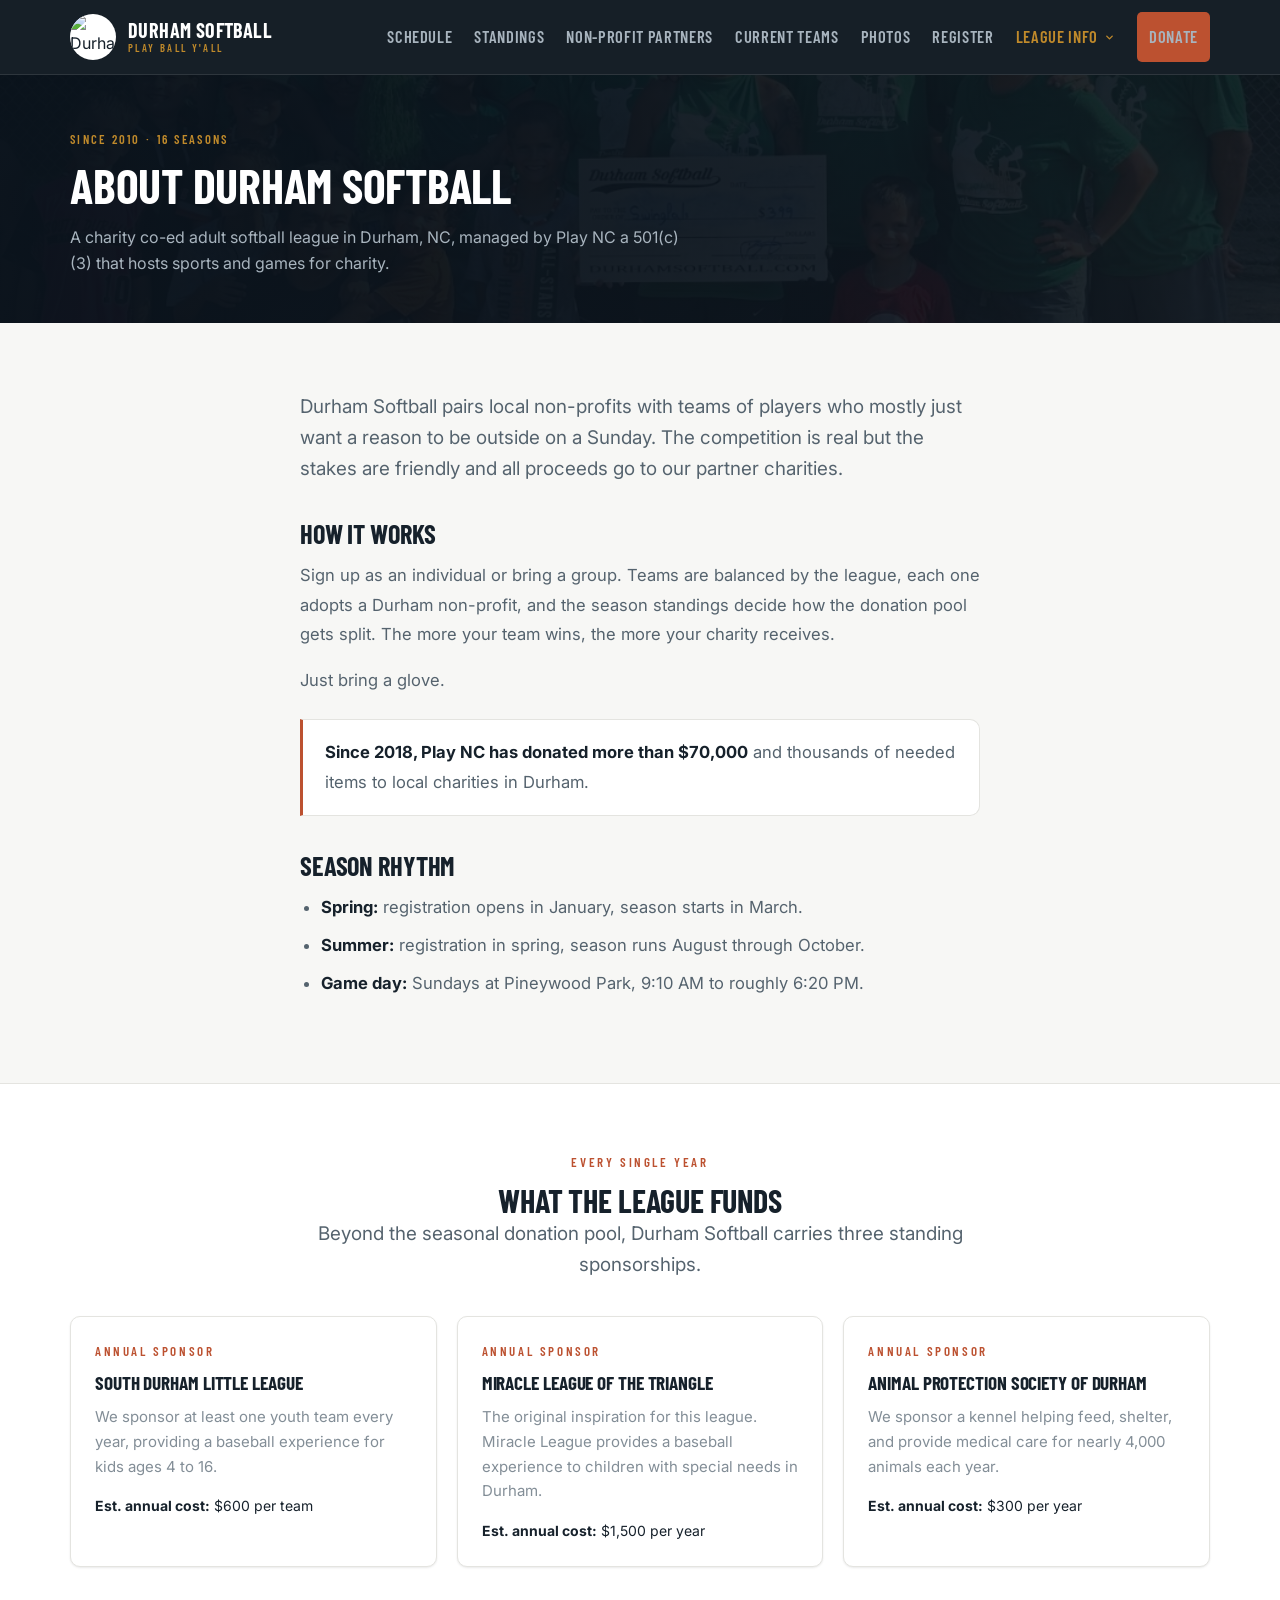
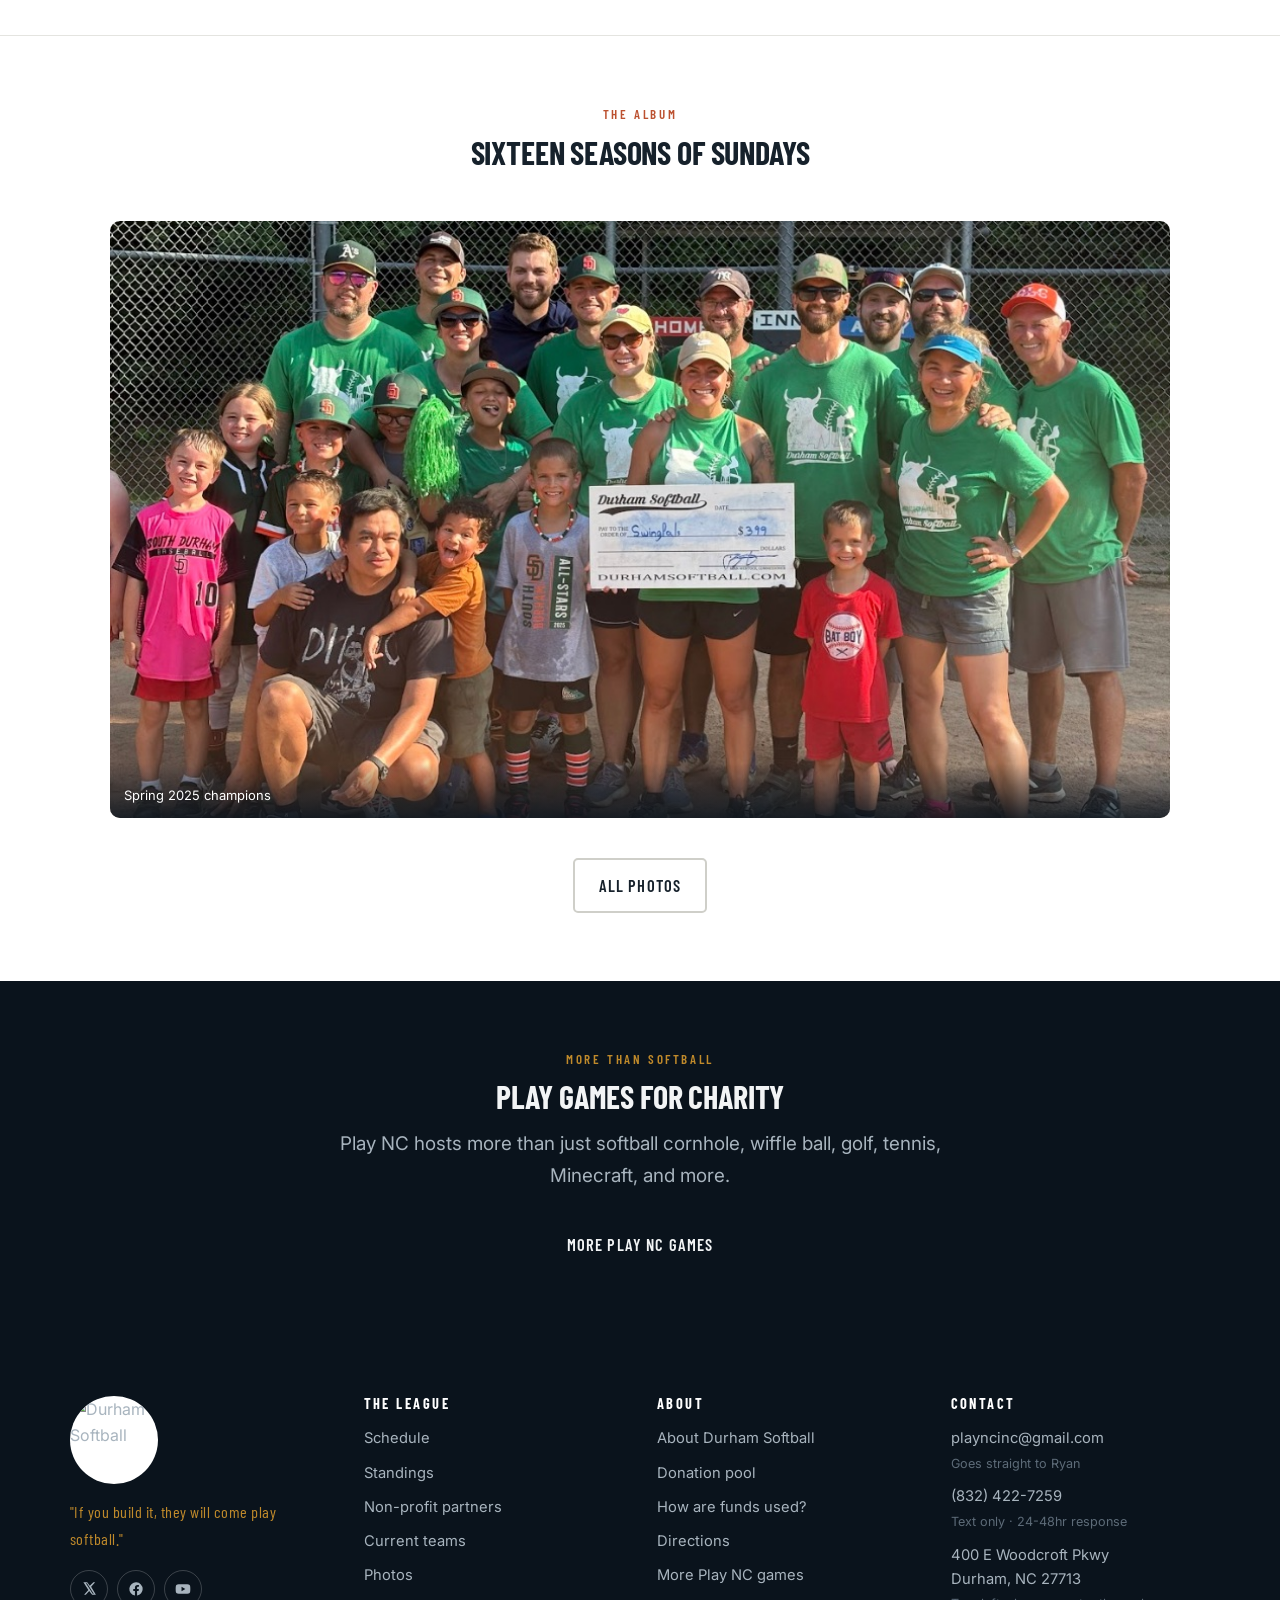
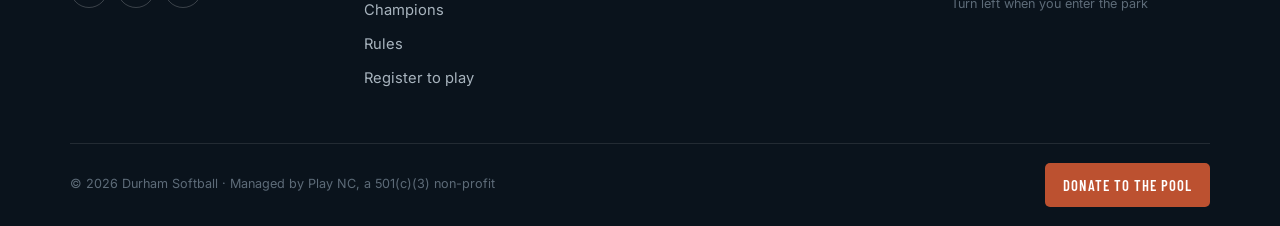
==== about.html @ 968da55d "Remove leftover data-mode selectors from standings" ====
<!DOCTYPE html>
<html lang="en">
<head>
<meta charset="utf-8">
<meta name="viewport" content="width=device-width, initial-scale=1">
<title>About Us | Durham Softball</title>
<meta name="description" content="Durham Softball is a charity co-ed adult softball league managed by Play NC, a 501(c)(3) non-profit.">
<link rel="icon" href="assets/logos/DurhamSoftball.jpg">
<link rel="preconnect" href="https://fonts.googleapis.com">
<link rel="preconnect" href="https://fonts.gstatic.com" crossorigin>
<link href="https://fonts.googleapis.com/css2?family=Barlow+Condensed:wght@500;600;700&family=Inter:wght@400;500;600;700&display=swap" rel="stylesheet">
<link rel="stylesheet" href="assets/css/site.css?v=t509326">
</head>
<body>
<div data-header="about.html"></div>
<div class="page-head">
  <img class="page-head-bg" src="assets/Photos/2025-Spring-Softball-Champs.jpg" alt="">
  <div class="wrap">
    <div class="crumb">Since 2010 &middot; 16 Seasons</div>
    <h1 class="h-lg">About Durham Softball</h1>
    <p>A charity co-ed adult softball league in Durham, NC, managed by Play NC a 501(c)(3) that hosts sports and games for charity.</p>
  </div>
</div>

<main class="section">
  <div class="wrap wrap-narrow">
    <div class="prose">
      <p class="lede">
        Durham Softball pairs local non-profits with teams of players who mostly just want a reason to be
        outside on a Sunday. The competition is real but the stakes are friendly and all proceeds go
        to our partner charities. 
      </p>

      <h2>How it works</h2>
      <p>
        Sign up as an individual or bring a group. Teams are balanced by the league, each one adopts a
        Durham non-profit, and the season standings decide how the donation pool gets split. The more your
        team wins, the more your charity receives.
      </p>
      <p>Just bring a glove.</p>

      <div class="callout">
        <p><strong>Since 2018, Play NC has donated more than $70,000</strong> and thousands of needed items to local charities in Durham.</p>
      </div>

      <h2>Season rhythm</h2>
      <ul>
        <li><strong>Spring:</strong> registration opens in January, season starts in March.</li>
        <li><strong>Summer:</strong> registration in spring, season runs August through October.</li>
        <li><strong>Game day:</strong> Sundays at Pineywood Park, 9:10 AM to roughly 6:20 PM.</li>
      </ul>
    </div>
  </div>
</main>

<section class="section section-white">
  <div class="wrap">
    <div class="section-head center">
      <div class="eyebrow">Every single year</div>
      <h2 class="h-md">What the league funds</h2>
      <p class="lede">Beyond the seasonal donation pool, Durham Softball carries three standing sponsorships.</p>
    </div>
    <div class="grid grid-3">

      <div class="card">
        <div class="card-pad">
        <div class="eyebrow">Annual sponsor</div>
        <h3 class="h-sm">South Durham Little League</h3>
        <p class="muted" style="margin-top:12px;font-size:.9375rem">
          We sponsor at least one youth team every year, providing a baseball experience for kids ages 4 to 16.
        </p>
        <p style="margin-top:14px;font-size:.875rem"><strong>Est. annual cost:</strong> $600 per team</p>
        </div>
      </div>

      <div class="card">
        <div class="card-pad">
        <div class="eyebrow">Annual sponsor</div>
        <h3 class="h-sm">Miracle League of the Triangle</h3>
        <p class="muted" style="margin-top:12px;font-size:.9375rem">
          The original inspiration for this league. Miracle League provides a baseball experience to
          children with special needs in Durham.
        </p>
        <p style="margin-top:14px;font-size:.875rem"><strong>Est. annual cost:</strong> $1,500 per year</p>
        </div>
      </div>

      <div class="card">
        <div class="card-pad">
        <div class="eyebrow">Annual sponsor</div>
        <h3 class="h-sm">Animal Protection Society of Durham</h3>
        <p class="muted" style="margin-top:12px;font-size:.9375rem">
          We sponsor a kennel helping feed, shelter, and provide medical care for nearly 4,000
          animals each year.
        </p>
        <p style="margin-top:14px;font-size:.875rem"><strong>Est. annual cost:</strong> $300 per year</p>
        </div>
      </div>

    </div>
  </div>
</section>

<section class="section section-white">
  <div class="wrap">
    <div class="section-head center">
      <div class="eyebrow">The album</div>
      <h2 class="h-md">Sixteen seasons of Sundays</h2>
    </div>
    <div class="photo-band" id="about-photos"></div>
    <div class="center" style="margin-top:24px"><a class="btn btn-outline" href="photos.html">All photos</a></div>
  </div>
</section>

<section class="section section-ink">
  <div class="wrap wrap-narrow center">
    <div class="eyebrow">More than softball</div>
    <h2 class="h-md">Play games for charity</h2>
    <p class="lede" style="margin-top:14px">
      Play NC hosts more than just softball cornhole, wiffle ball, golf, tennis, Minecraft, and more.
    </p>
    <div class="btn-row" style="justify-content:center;margin-top:26px">
      <a class="btn btn-ball" href="http://playdurham.com" target="_blank" rel="noopener">More Play NC Games</a>
    </div>
  </div>
</section>
<div data-footer></div>
<script src="assets/js/data.js?v=t509326"></script>
<script src="assets/js/site.js?v=t509326"></script>
<script>document.getElementById("about-photos").innerHTML=DSUI.photoBand(DS.PHOTOS.slice(0,4),{allowWide:true});</script>
</body>
</html>
---- assets/css/site.css ----
/* ==========================================================================
   Durham Softball — Design System v2
   Restrained palette: deep navy + ONE accent (clay) + gold reserved for the
   HOME marker. Photography carries the visual interest, not colour.
   ========================================================================== */

/* ---------- Tokens ---------- */
:root{
  --ink:            #0A131C;
  --navy:           #101D29;
  --navy-2:         #1A2A38;
  --navy-line:      rgba(255,255,255,.10);

  --paper:          #F7F7F5;
  --paper-2:        #FFFFFF;
  --line:           #E4E4E0;
  --line-2:         #CFCFC9;

  --text:           #16212B;
  --text-soft:      #55636E;
  --text-mute:      #838E97;
  --on-dark:        #F2F4F5;
  --on-dark-soft:   #A8B4BE;

  /* single accent */
  --clay:           #BC5130;
  --clay-dark:      #9C3F23;
  --clay-soft:      #FBF0EC;

  /* reserved: HOME marker + small brand marks only */
  --gold:           #C08A2B;
  --gold-soft:      #FBF4E4;

  /* functional only */
  --win:            #2C7355;
  --win-soft:       #E9F2ED;
  --loss:           #A8453B;
  --loss-soft:      #F8EDEC;

  --display: "Barlow Condensed", "Oswald", Impact, system-ui, sans-serif;
  --body: "Inter", -apple-system, BlinkMacSystemFont, "Segoe UI", Roboto, sans-serif;

  --r-sm: 5px;
  --r:    10px;
  --r-lg: 16px;

  --shadow-sm: 0 1px 2px rgba(10,19,28,.05), 0 1px 3px rgba(10,19,28,.04);
  --shadow:    0 2px 4px rgba(10,19,28,.04), 0 10px 24px rgba(10,19,28,.07);
  --shadow-lg: 0 4px 8px rgba(10,19,28,.05), 0 24px 48px rgba(10,19,28,.12);

  --wrap: 1180px;
  --wrap-narrow: 720px;
  --header-h: 74px;
}

/* ---------- Reset ---------- */
*,*::before,*::after{box-sizing:border-box}
html{-webkit-text-size-adjust:100%;scroll-behavior:smooth;scroll-padding-top:calc(var(--header-h) + 16px)}
body{margin:0;font-family:var(--body);font-size:16px;line-height:1.65;color:var(--text);background:var(--paper);-webkit-font-smoothing:antialiased}
img{max-width:100%;display:block}
a{color:inherit;text-decoration:none}
button{font:inherit;cursor:pointer}
table{border-collapse:collapse;width:100%}
h1,h2,h3,h4{margin:0;font-family:var(--display);font-weight:700;line-height:1.06;letter-spacing:-.005em}
p{margin:0 0 1em}
p:last-child{margin-bottom:0}

/* ---------- Layout ---------- */
.wrap{width:100%;max-width:var(--wrap);margin-inline:auto;padding-inline:20px}
.wrap-narrow{max-width:var(--wrap-narrow)}
.section{padding:68px 0}
.section-sm{padding:44px 0}
.section-dark{background:var(--navy);color:var(--on-dark)}
.section-dark h1,.section-dark h2,.section-dark h3{color:#fff}
.section-ink{background:var(--ink);color:var(--on-dark)}
.section-white{background:#fff;border-top:1px solid var(--line)}

.grid{display:grid;gap:20px}
.grid-2{grid-template-columns:repeat(auto-fit,minmax(300px,1fr))}
.grid-3{grid-template-columns:repeat(auto-fit,minmax(262px,1fr))}
.grid-4{grid-template-columns:repeat(auto-fit,minmax(205px,1fr))}

/* ---------- Type ---------- */
.eyebrow{font-family:var(--display);font-size:13px;font-weight:600;letter-spacing:.2em;text-transform:uppercase;color:var(--clay);margin:0 0 10px}
.section-dark .eyebrow,.section-ink .eyebrow{color:var(--gold)}
.h-xl{font-size:clamp(2.5rem,6.2vw,4.5rem);text-transform:uppercase;letter-spacing:-.015em}
.h-lg{font-size:clamp(1.9rem,4.2vw,3rem);text-transform:uppercase}
.h-md{font-size:clamp(1.45rem,2.8vw,2rem);text-transform:uppercase}
.h-sm{font-size:1.2rem;text-transform:uppercase}
.lede{font-size:clamp(1.03rem,1.5vw,1.18rem);color:var(--text-soft);line-height:1.66}
.section-dark .lede,.section-ink .lede{color:var(--on-dark-soft)}
.muted{color:var(--text-mute)}
.center{text-align:center}
.section-head{max-width:660px;margin:0 0 36px}
.section-head.center{margin-inline:auto}

/* ---------- Buttons ---------- */
.btn{display:inline-flex;align-items:center;justify-content:center;gap:8px;
  font-family:var(--display);font-size:1.03rem;font-weight:600;letter-spacing:.07em;text-transform:uppercase;
  padding:12px 24px;border-radius:var(--r-sm);border:2px solid transparent;
  transition:background .15s,border-color .15s,color .15s;white-space:nowrap}
.btn-primary{background:var(--clay);color:#fff}
.btn-primary:hover{background:var(--clay-dark)}
.btn-ghost{border-color:rgba(255,255,255,.35);background:transparent;color:#fff}
.btn-ghost:hover{background:rgba(255,255,255,.12);border-color:#fff}
.btn-outline{border-color:var(--line-2);background:#fff;color:var(--text)}
.btn-outline:hover{border-color:var(--text);background:var(--paper)}
.btn-sm{padding:8px 16px;font-size:.92rem}
.btn-lg{padding:15px 32px;font-size:1.14rem}
.btn-row{display:flex;flex-wrap:wrap;gap:12px}

/* ---------- Pills ---------- */
.pill{display:inline-flex;align-items:center;gap:6px;font-family:var(--display);font-size:.79rem;font-weight:600;
  letter-spacing:.13em;text-transform:uppercase;padding:4px 10px;border-radius:100px}
.pill-league{border:1px solid var(--line-2);color:var(--text-mute);background:#fff}
.pill-final{background:var(--paper);color:var(--text-mute);border:1px solid var(--line)}
.pill-outline{border:1px solid var(--line-2);color:var(--text-soft)}
.section-dark .pill-outline,.hero .pill-outline{border-color:var(--navy-line);color:var(--on-dark-soft)}
.pill-gold{background:var(--gold);color:#2A1E05}
.pill-clay{background:var(--clay);color:#fff}

/* HOME / AWAY tags */
.tag-ha{display:inline-flex;align-items:center;gap:5px;font-family:var(--display);font-size:.74rem;font-weight:700;
  letter-spacing:.15em;text-transform:uppercase;padding:3px 8px;border-radius:4px;line-height:1.4}
.tag-home{background:var(--navy);color:var(--gold)}
.tag-away{background:transparent;color:var(--text-mute);border:1px solid var(--line-2)}

/* ---------- Header ---------- */
.site-header{position:sticky;top:0;z-index:100;background:rgba(10,19,28,.95);
  backdrop-filter:blur(14px);-webkit-backdrop-filter:blur(14px);border-bottom:1px solid var(--navy-line)}
/* scoped to the top bar ONLY so it can never leak onto the mobile drawer */
.header-bar{display:flex;align-items:center;gap:22px;height:var(--header-h)}
.brand{display:flex;align-items:center;gap:12px;flex-shrink:0}
.brand img{height:46px;width:46px;border-radius:50%;object-fit:cover;background:#fff}
.brand-txt{display:flex;flex-direction:column;line-height:1}
.brand-name{font-family:var(--display);font-size:1.26rem;font-weight:700;color:#fff;text-transform:uppercase;letter-spacing:.02em}
.brand-tag{font-family:var(--display);font-size:.67rem;font-weight:600;color:var(--gold);letter-spacing:.22em;text-transform:uppercase;margin-top:3px}

.nav{display:none;margin-left:auto;align-items:center;gap:2px}
.nav a,.nav-item > button{font-family:var(--display);font-size:1.03rem;font-weight:600;letter-spacing:.04em;
  text-transform:uppercase;color:var(--on-dark-soft);padding:9px 10px;border-radius:var(--r-sm);
  transition:color .15s,background .15s;white-space:nowrap}
.nav a:hover,.nav-item > button:hover{color:#fff;background:rgba(255,255,255,.08)}
.nav a[aria-current="page"]{color:var(--gold)}
.nav-cta{margin-left:10px}

.nav-item{position:relative}
.nav-item > button{display:flex;align-items:center;gap:6px;background:none;border:0}
.nav-item > button svg{transition:transform .18s}
.nav-item[data-open="true"] > button svg{transform:rotate(180deg)}
.dropdown{position:absolute;top:calc(100% + 8px);right:0;min-width:220px;background:#fff;
  border-radius:var(--r);box-shadow:var(--shadow-lg);padding:7px;display:none}
.nav-item[data-open="true"] .dropdown{display:block}
.dropdown a{display:block;color:var(--text-soft);font-family:var(--body);font-size:.95rem;
  font-weight:500;letter-spacing:0;text-transform:none;padding:9px 12px;border-radius:var(--r-sm);white-space:nowrap}
.dropdown a:hover{background:var(--paper);color:var(--text)}
.dropdown a[aria-current="page"]{color:var(--clay)}

.burger{margin-left:auto;display:inline-flex;align-items:center;justify-content:center;width:44px;height:44px;
  border-radius:var(--r-sm);border:1px solid rgba(255,255,255,.22);background:transparent;color:#fff}

/* Mobile drawer — hard-hidden above the breakpoint, never flex */
.mobile-nav{display:none;background:var(--ink);border-top:1px solid var(--navy-line);padding:10px 0 22px}
.mobile-nav[data-open="true"]{display:block}
.mobile-nav a{display:block;font-family:var(--display);font-size:1.2rem;font-weight:600;letter-spacing:.05em;
  text-transform:uppercase;color:var(--on-dark-soft);padding:12px 4px;border-bottom:1px solid var(--navy-line)}
.mobile-nav a[aria-current="page"]{color:var(--gold)}
.mobile-nav .btn{margin-top:18px;width:100%}

@media(min-width:1180px){
  .nav{display:flex}
  .burger{display:none}
  .mobile-nav{display:none !important}
}

/* ---------- Hero (photo-led) ---------- */
.hero{position:relative;overflow:hidden;background:var(--ink);color:var(--on-dark);
  padding:96px 0 84px;isolation:isolate}
.hero-bg{position:absolute;inset:0;z-index:-2;width:100%;height:100%;object-fit:cover;object-position:center 38%}
.hero::before{content:"";position:absolute;inset:0;z-index:-1;
  background:linear-gradient(100deg, rgba(10,19,28,.95) 0%, rgba(10,19,28,.86) 42%, rgba(10,19,28,.62) 100%)}
.hero .wrap{position:relative;z-index:1}
.hero-grid{display:grid;gap:44px;align-items:center}
@media(min-width:960px){.hero-grid{grid-template-columns:1.08fr .92fr;gap:56px}}
.hero h1{color:#fff}
.hero h1 em{font-style:normal;color:var(--gold);display:block}
.hero-status{display:inline-flex;align-items:center;gap:10px;background:rgba(255,255,255,.1);
  border:1px solid rgba(255,255,255,.2);border-radius:100px;padding:6px 15px 6px 7px;margin-bottom:22px;font-size:.92rem;color:#fff}
.hero-stats{display:grid;grid-template-columns:repeat(3,1fr);gap:1px;margin-top:38px;
  background:rgba(255,255,255,.15);border-radius:var(--r);overflow:hidden}
.hero-stat{background:rgba(10,19,28,.82);padding:18px 14px}
.hero-stat b{display:block;font-family:var(--display);font-size:clamp(1.6rem,3.6vw,2.3rem);color:#fff;line-height:1}
.hero-stat span{display:block;font-size:.71rem;letter-spacing:.15em;text-transform:uppercase;color:var(--on-dark-soft);margin-top:7px}

.hero-card{background:rgba(255,255,255,.09);border:1px solid rgba(255,255,255,.18);border-radius:var(--r-lg);padding:7px}
.hero-card-head{display:flex;align-items:center;justify-content:space-between;padding:11px 13px 13px}
.hero-card-head h3{font-size:1.02rem;letter-spacing:.11em;color:#fff}
.hero-card-body{background:#fff;border-radius:var(--r);padding:5px}

/* ---------- Cards ---------- */
.card{background:var(--paper-2);border:1px solid var(--line);border-radius:var(--r);box-shadow:var(--shadow-sm);
  transition:box-shadow .18s,border-color .18s}
.card-hover:hover{box-shadow:var(--shadow);border-color:var(--line-2)}
.card-pad{padding:24px}

/* ---------- GAME CARD ---------- */
.game-card{background:#fff;border:1px solid var(--line);border-radius:var(--r);overflow:hidden;
  box-shadow:var(--shadow-sm);transition:box-shadow .18s,border-color .18s}
.game-card:hover{box-shadow:var(--shadow);border-color:var(--line-2)}
.gc-meta{display:flex;align-items:center;gap:9px;flex-wrap:wrap;padding:10px 15px;
  background:var(--paper);border-bottom:1px solid var(--line);font-size:.8rem;color:var(--text-soft)}
.gc-time{font-family:var(--display);font-size:1.03rem;font-weight:700;letter-spacing:.04em;color:var(--text);text-transform:uppercase}
.gc-meta .spacer{margin-left:auto}
.gc-venue{display:inline-flex;align-items:center;gap:5px;color:var(--text-mute);font-size:.79rem}
.gc-teams{padding:5px 0}
.gc-row{display:grid;grid-template-columns:auto 1fr auto;align-items:center;gap:13px;padding:13px 15px;position:relative}
.gc-row.is-home{background:var(--gold-soft)}
.gc-row.is-home::before{content:"";position:absolute;left:0;top:5px;bottom:5px;width:3px;background:var(--gold);border-radius:0 3px 3px 0}
.gc-logo{width:48px;height:48px;border-radius:50%;object-fit:cover;background:var(--paper);border:1px solid var(--line);flex-shrink:0}
.gc-team{min-width:0}
.gc-team-name{font-family:var(--display);font-size:1.14rem;font-weight:700;line-height:1.16;text-transform:uppercase;color:var(--text)}
a.gc-team-name:hover{color:var(--clay)}
.gc-team-sub{display:flex;align-items:center;gap:7px;margin-top:5px}
.gc-record{font-size:.79rem;color:var(--text-mute);font-variant-numeric:tabular-nums}
.gc-score{font-family:var(--display);font-size:1.9rem;font-weight:700;color:var(--text);line-height:1;font-variant-numeric:tabular-nums}
.gc-score.is-loser{color:var(--text-mute);font-weight:600}
.gc-at{display:flex;align-items:center;gap:11px;padding:0 15px;margin:1px 0}
.gc-at::before,.gc-at::after{content:"";height:1px;background:var(--line);flex:1}
.gc-at span{font-family:var(--display);font-size:.84rem;font-weight:700;letter-spacing:.18em;text-transform:uppercase;color:var(--text-mute)}
.gc-foot{display:flex;align-items:center;justify-content:space-between;gap:12px;padding:10px 15px;
  border-top:1px solid var(--line);background:#FCFCFB}
.gc-note{font-size:.74rem;color:var(--text-mute);display:flex;align-items:center;gap:5px}
.gc-link{font-family:var(--display);font-size:.9rem;font-weight:600;letter-spacing:.07em;text-transform:uppercase;
  color:var(--clay);display:inline-flex;align-items:center;gap:5px}
.gc-link:hover{color:var(--clay-dark)}
.gc-compact .gc-logo{width:38px;height:38px}
.gc-compact .gc-team-name{font-size:.98rem}
.gc-compact .gc-row{padding:9px 13px}
.gc-compact .gc-meta{padding:8px 13px}

/* ---------- Legend / notice ---------- */
.legend{display:flex;flex-wrap:wrap;align-items:center;gap:10px 20px;background:#fff;border:1px solid var(--line);
  border-left:3px solid var(--gold);border-radius:0 var(--r) var(--r) 0;padding:14px 18px;margin-bottom:26px;
  font-size:.92rem;color:var(--text-soft)}
.legend strong{color:var(--text)}
.legend-item{display:flex;align-items:center;gap:8px}
.notice{display:flex;gap:11px;align-items:flex-start;background:var(--clay-soft);border:1px solid #EBD5CC;
  border-left:3px solid var(--clay);border-radius:0 var(--r) var(--r) 0;padding:14px 18px;margin-bottom:26px;
  font-size:.92rem;color:#7A3A22}
.notice svg{flex-shrink:0;margin-top:3px}

/* ---------- Day group ---------- */
.day-group{margin-bottom:44px}
.day-head{display:flex;align-items:baseline;gap:14px;flex-wrap:wrap;padding-bottom:11px;margin-bottom:20px;border-bottom:2px solid var(--text)}
.day-head h3{font-size:1.55rem;text-transform:uppercase}
.day-sub{font-size:.83rem;color:var(--text-mute);letter-spacing:.09em;text-transform:uppercase;font-family:var(--display);font-weight:600}
.day-head .spacer{margin-left:auto}

/* ---------- Toolbar ---------- */
.toolbar{display:flex;flex-wrap:wrap;align-items:center;gap:10px;margin-bottom:26px}
.seg{display:inline-flex;background:#fff;border:1px solid var(--line);border-radius:100px;padding:3px}
.seg button{border:0;background:transparent;border-radius:100px;font-family:var(--display);font-size:.92rem;
  font-weight:600;letter-spacing:.07em;text-transform:uppercase;color:var(--text-soft);padding:8px 17px;transition:background .15s,color .15s}
.seg button[aria-selected="true"]{background:var(--navy);color:#fff}
.field{border:1px solid var(--line);background:#fff;border-radius:var(--r-sm);padding:10px 13px;font-size:.92rem;color:var(--text);min-width:185px}
.field:focus{outline:2px solid var(--clay);outline-offset:1px}
.toolbar .spacer{margin-left:auto}

/* ---------- Standings ---------- */
.table-wrap{background:#fff;border:1px solid var(--line);border-radius:var(--r);box-shadow:var(--shadow-sm);overflow:hidden}
.table-head{display:flex;align-items:center;gap:12px;flex-wrap:wrap;padding:17px 20px;border-bottom:1px solid var(--line)}
.table-head h3{font-size:1.3rem;text-transform:uppercase}
.table-head .spacer{margin-left:auto}
.table-scroll{overflow-x:auto;-webkit-overflow-scrolling:touch}
.standings{min-width:750px;font-variant-numeric:tabular-nums}
.standings thead th{font-family:var(--display);font-size:.79rem;font-weight:700;letter-spacing:.14em;text-transform:uppercase;
  color:var(--text-mute);text-align:center;padding:11px 9px;background:var(--paper);border-bottom:1px solid var(--line);white-space:nowrap}
.standings thead th.sortable{cursor:pointer;user-select:none}
.standings thead th.sortable:hover{color:var(--text)}
.standings thead th[data-dir]{color:var(--clay)}
.standings thead th[data-dir]::after{content:"";margin-left:5px;display:inline-block;border:4px solid transparent}
.standings thead th[data-dir="desc"]::after{border-top-color:var(--clay);transform:translateY(2px)}
.standings thead th[data-dir="asc"]::after{border-bottom-color:var(--clay);transform:translateY(-2px)}
.standings th.col-team,.standings td.col-team{text-align:left;padding-left:15px}
.standings th.col-pos,.standings td.col-pos{width:52px}
.standings tbody td{padding:11px 9px;text-align:center;border-bottom:1px solid var(--line);font-size:.92rem;color:var(--text-soft)}
.standings tbody tr:last-child td{border-bottom:0}
.standings tbody tr:hover{background:#FBFBFA}
.standings tbody tr.cutline td{border-bottom:2px dashed var(--line-2)}
.pos-badge{display:inline-flex;align-items:center;justify-content:center;width:27px;height:27px;border-radius:var(--r-sm);
  font-family:var(--display);font-size:.97rem;font-weight:700;background:var(--paper);color:var(--text-soft)}
.pos-1{background:var(--gold);color:#2A1E05}
.pos-2,.pos-3{background:var(--navy);color:#fff}
.team-cell{display:flex;align-items:center;gap:11px;min-width:0}
.team-cell img{width:36px;height:36px;border-radius:50%;object-fit:cover;background:var(--paper);border:1px solid var(--line);flex-shrink:0}
.team-cell .tn{font-family:var(--display);font-size:1.03rem;font-weight:700;text-transform:uppercase;color:var(--text);line-height:1.2}
.team-cell .tn:hover{color:var(--clay)}
.standings td.num-strong{font-family:var(--display);font-size:1.1rem;font-weight:700;color:var(--text)}
.diff-pos{color:var(--win);font-weight:600}
.diff-neg{color:var(--loss);font-weight:600}
.streak{display:inline-flex;align-items:center;justify-content:center;min-width:33px;padding:3px 8px;border-radius:100px;font-size:.79rem;font-weight:600}
.streak-w{background:var(--win-soft);color:var(--win)}
.streak-l{background:var(--loss-soft);color:var(--loss)}
.streak-t{background:var(--paper);color:var(--text-mute)}
.last5{display:inline-flex;gap:3px}
.last5 i{width:17px;height:17px;border-radius:3px;font-style:normal;font-size:.66rem;font-weight:700;
  display:inline-flex;align-items:center;justify-content:center;color:#fff}
.last5 i.w{background:var(--win)}
.last5 i.l{background:var(--loss)}
.last5 i.t{background:var(--text-mute)}
.table-foot{padding:13px 20px;border-top:1px solid var(--line);background:var(--paper);font-size:.79rem;
  color:var(--text-mute);display:flex;flex-wrap:wrap;gap:15px}
.table-foot .key strong{color:var(--text-soft)}
.standings-cards{display:none}
@media(max-width:700px){.table-scroll{display:none}.standings-cards{display:block}}
.sc-row{display:flex;align-items:center;gap:11px;padding:13px 15px;border-bottom:1px solid var(--line)}
.sc-row:last-child{border-bottom:0}
.sc-main{flex:1;min-width:0}
.sc-name{font-family:var(--display);font-size:1.03rem;font-weight:700;text-transform:uppercase;line-height:1.2}
.sc-sub{font-size:.79rem;color:var(--text-mute);margin-top:3px;display:flex;gap:9px;flex-wrap:wrap}
.sc-rec{font-family:var(--display);font-size:1.3rem;font-weight:700;font-variant-numeric:tabular-nums}
.sc-logo{width:36px;height:36px;border-radius:50%;object-fit:cover;border:1px solid var(--line);flex-shrink:0}

/* ---------- Team tiles ---------- */
.team-tile{display:flex;flex-direction:column;align-items:center;text-align:center;gap:0;padding:24px 16px 20px;
  background:#fff;border:1px solid var(--line);border-radius:var(--r);height:100%;
  transition:box-shadow .18s,border-color .18s}
.team-tile .tile-body{flex:1 1 auto;display:flex;flex-direction:column;align-items:center;gap:8px;margin:14px 0 16px}
.team-tile .tile-tag{margin-top:auto}
.team-tile:hover{box-shadow:var(--shadow);border-color:var(--line-2)}
.team-tile img{width:88px;height:88px;border-radius:50%;object-fit:cover;border:1px solid var(--line);background:var(--paper)}
.team-tile .name{font-family:var(--display);font-size:1.03rem;font-weight:700;text-transform:uppercase;line-height:1.2;color:var(--text)}
.team-tile .meta{font-size:.79rem;color:var(--text-mute);margin:0}

/* ---------- Photos ---------- */
.photo-band{display:grid;gap:10px;grid-template-columns:repeat(auto-fit,minmax(180px,1fr))}
.photo{position:relative;overflow:hidden;border-radius:var(--r);background:var(--navy-2);aspect-ratio:4/3}
.photo img{width:100%;height:100%;object-fit:cover;transition:transform .5s ease}
.photo:hover img{transform:scale(1.04)}
.photo.tall{aspect-ratio:3/4}
.photo.wide{grid-column:span 2;aspect-ratio:16/9}
@media(max-width:600px){.photo.wide{grid-column:span 1;aspect-ratio:4/3}}
.photo-cap{position:absolute;left:0;right:0;bottom:0;padding:22px 14px 11px;font-size:.81rem;color:#fff;
  background:linear-gradient(to top,rgba(10,19,28,.85),transparent)}
.photo-grid-lg{display:grid;gap:12px;grid-template-columns:repeat(auto-fit,minmax(240px,1fr))}

/* ---------- Page header ---------- */
.page-head{background:var(--ink);color:var(--on-dark);padding:54px 0 46px;position:relative;overflow:hidden;isolation:isolate}
.page-head-bg{position:absolute;inset:0;z-index:-2;width:100%;height:100%;object-fit:cover;opacity:.34}
.page-head::before{content:"";position:absolute;inset:0;z-index:-1;background:linear-gradient(95deg,rgba(10,19,28,.96),rgba(10,19,28,.7))}
.page-head .wrap{position:relative;z-index:1}
.crumb{font-family:var(--display);font-size:.79rem;font-weight:600;letter-spacing:.18em;text-transform:uppercase;color:var(--gold);margin-bottom:10px}
.page-head h1{color:#fff}
.page-head p{color:var(--on-dark-soft);max-width:620px;margin-top:13px}

/* ---------- Prose ---------- */
.prose{font-size:1.04rem;color:var(--text-soft);line-height:1.76}
.prose h2{font-size:1.65rem;text-transform:uppercase;color:var(--text);margin:36px 0 13px}
.prose h3{font-size:1.25rem;text-transform:uppercase;color:var(--text);margin:28px 0 10px}
.prose > :first-child{margin-top:0}
.prose ul{padding-left:21px;margin:0 0 1em}
.prose li{margin-bottom:9px}
.prose a{color:var(--clay);text-decoration:underline;text-underline-offset:2px}
.prose strong{color:var(--text)}
.callout{background:#fff;border:1px solid var(--line);border-left:3px solid var(--clay);border-radius:0 var(--r) var(--r) 0;padding:18px 22px;margin:24px 0}
.callout p{margin-bottom:0}

/* ---------- Stat strip ---------- */
.stat-strip{display:grid;grid-template-columns:repeat(auto-fit,minmax(165px,1fr));gap:1px;background:var(--line);
  border:1px solid var(--line);border-radius:var(--r);overflow:hidden}
.stat{background:#fff;padding:26px 18px;text-align:center}
.stat b{display:block;font-family:var(--display);font-size:clamp(1.9rem,3.6vw,2.5rem);color:var(--text);line-height:1}
.stat span{display:block;font-size:.72rem;letter-spacing:.15em;text-transform:uppercase;color:var(--text-mute);margin-top:8px}

/* ---------- Quotes ---------- */
.quote{background:#fff;border:1px solid var(--line);border-radius:var(--r);padding:26px}
.quote p{font-size:1.02rem;color:var(--text-soft);margin-bottom:19px}
.quote-by{display:flex;align-items:center;gap:12px}
.quote-by img{width:46px;height:46px;border-radius:50%;object-fit:cover}
.quote-by b{display:block;font-family:var(--display);font-size:1.03rem;text-transform:uppercase}
.quote-by span{display:block;font-size:.79rem;color:var(--text-mute)}

/* ---------- X / social feed ---------- */
.x-feed{background:#fff;border:1px solid var(--line);border-radius:var(--r);overflow:hidden;min-height:220px}
.x-head{display:flex;align-items:center;gap:11px;padding:15px 18px;border-bottom:1px solid var(--line)}
.x-head b{font-family:var(--display);font-size:1.1rem;text-transform:uppercase;letter-spacing:.03em}
.x-head span{font-size:.85rem;color:var(--text-mute)}
.x-head .spacer{margin-left:auto}
.x-body{max-height:520px;overflow-y:auto}
.x-fallback{padding:30px 22px;text-align:center}
.x-fallback p{color:var(--text-soft);font-size:.95rem;margin-bottom:18px}

/* ---------- Team page ---------- */
.team-hero{display:flex;align-items:center;gap:22px;flex-wrap:wrap}
.team-hero img{width:104px;height:104px;border-radius:50%;object-fit:cover;border:3px solid rgba(255,255,255,.28);background:#fff}
.team-rec{display:flex;gap:26px;margin-top:16px;flex-wrap:wrap}
.team-rec div b{display:block;font-family:var(--display);font-size:1.7rem;color:#fff;line-height:1}
.team-rec div span{display:block;font-size:.71rem;letter-spacing:.15em;text-transform:uppercase;color:var(--on-dark-soft);margin-top:5px}

.tsched{background:#fff;border:1px solid var(--line);border-radius:var(--r);overflow:hidden}
.tsched-row{display:grid;grid-template-columns:76px 66px 1fr auto;align-items:center;gap:13px;
  padding:13px 16px;border-bottom:1px solid var(--line)}
.tsched-row:last-child{border-bottom:0}
.tsched-row:hover{background:#FBFBFA}
.tsched-date{font-family:var(--display);font-size:.95rem;font-weight:700;text-transform:uppercase;color:var(--text);line-height:1.2}
.tsched-date small{display:block;font-size:.72rem;font-weight:600;color:var(--text-mute)}
.tsched-opp{display:flex;align-items:center;gap:10px;min-width:0}
.tsched-opp img{width:32px;height:32px;border-radius:50%;object-fit:cover;border:1px solid var(--line);flex-shrink:0}
.tsched-opp .n{font-family:var(--display);font-size:1.02rem;font-weight:700;text-transform:uppercase;line-height:1.2}
.tsched-opp .n:hover{color:var(--clay)}
.tsched-time{font-size:.85rem;color:var(--text-mute);white-space:nowrap;font-variant-numeric:tabular-nums}
@media(max-width:620px){
  .tsched-row{grid-template-columns:64px 58px 1fr;gap:10px;padding:12px 13px}
  .tsched-time{grid-column:2/4;font-size:.79rem}
}

/* ---------- Footer ---------- */
.site-footer{background:var(--ink);color:var(--on-dark-soft);padding:56px 0 0}
.footer-grid{display:grid;gap:34px;grid-template-columns:repeat(auto-fit,minmax(205px,1fr));padding-bottom:42px}
.footer-brand img{width:88px;height:88px;border-radius:50%;background:#fff;margin-bottom:15px}
.site-footer h4{font-family:var(--display);font-size:.9rem;font-weight:700;letter-spacing:.17em;text-transform:uppercase;color:#fff;margin:0 0 15px}
.site-footer ul{list-style:none;margin:0;padding:0}
.site-footer li{margin-bottom:10px;font-size:.92rem}
.site-footer a:hover{color:var(--gold)}
.footer-note{font-size:.79rem;color:#5D6B78;margin-top:3px}
.socials{display:flex;gap:9px;margin-top:17px}
.socials a{width:38px;height:38px;border-radius:50%;border:1px solid rgba(255,255,255,.2);display:inline-flex;
  align-items:center;justify-content:center;transition:background .15s,border-color .15s}
.socials a:hover{background:rgba(255,255,255,.1);border-color:var(--gold)}
.footer-bar{border-top:1px solid var(--navy-line);padding:19px 0;display:flex;flex-wrap:wrap;gap:12px;
  align-items:center;font-size:.79rem;color:#5D6B78}
.footer-bar .spacer{margin-left:auto}
.footer-quote{font-family:var(--display);font-size:1.02rem;color:var(--gold);letter-spacing:.03em}

.sr{position:absolute;width:1px;height:1px;padding:0;margin:-1px;overflow:hidden;clip:rect(0,0,0,0);white-space:nowrap;border:0}

/* Homepage team grid: fixed columns so rows always fill evenly */
.team-grid-home{display:grid;gap:20px;grid-template-columns:repeat(4,1fr)}
@media(max-width:900px){.team-grid-home{grid-template-columns:repeat(2,1fr)}}
@media(max-width:420px){.team-grid-home{grid-template-columns:1fr}}

/* Champions */
.champ-grid{display:grid;gap:22px;grid-template-columns:repeat(auto-fit,minmax(300px,1fr))}
.champ{background:#fff;border:1px solid var(--line);border-radius:var(--r);overflow:hidden;box-shadow:var(--shadow-sm)}
.champ img{width:100%;aspect-ratio:4/3;object-fit:cover;background:var(--paper)}
.champ-body{padding:18px 20px}
.champ-season{font-family:var(--display);font-size:1.3rem;font-weight:700;text-transform:uppercase;line-height:1.1}
.champ-team{color:var(--text-soft);margin-top:6px;font-size:.95rem}
.champ-empty{border:1px dashed var(--line-2);border-radius:var(--r);padding:34px 24px;text-align:center;background:#fff}

/* ---------- Forms / registration ---------- */
.form-card{background:#fff;border:1px solid var(--line);border-radius:var(--r);padding:26px;box-shadow:var(--shadow-sm)}
.field-row{margin-bottom:18px}
.field-row label{display:block;font-family:var(--display);font-size:.9rem;font-weight:600;letter-spacing:.09em;
  text-transform:uppercase;color:var(--text-soft);margin-bottom:7px}
.field-row input[type=text],.field-row input[type=email],.field-row input[type=tel]{
  width:100%;border:1px solid var(--line-2);border-radius:var(--r-sm);padding:12px 14px;font-size:1rem;
  font-family:var(--body);color:var(--text);background:#fff}
.field-row input:focus{outline:2px solid var(--clay);outline-offset:1px;border-color:var(--clay)}
.field-row .hint{font-size:.82rem;color:var(--text-mute);margin-top:6px}
.sig-input{font-family:var(--display) !important;font-size:1.4rem !important;letter-spacing:.02em}
.check-row{display:flex;gap:11px;align-items:flex-start;margin:18px 0}
.check-row input{margin-top:4px;width:18px;height:18px;flex-shrink:0;accent-color:var(--clay)}
.check-row label{font-size:.95rem;color:var(--text-soft);line-height:1.55;font-family:var(--body);
  text-transform:none;letter-spacing:0;font-weight:400;margin:0}
.waiver-box{border:1px solid var(--line-2);border-radius:var(--r-sm);background:var(--paper);
  padding:20px 22px;max-height:340px;overflow-y:auto;font-size:.92rem;line-height:1.7;color:var(--text-soft)}
.waiver-box h3{font-size:1.05rem;text-transform:uppercase;color:var(--text);margin:20px 0 8px}
.waiver-box h3:first-child{margin-top:0}
.waiver-box p{margin-bottom:12px}
.steps{display:flex;gap:0;margin-bottom:30px;flex-wrap:wrap}
.step{flex:1;min-width:120px;padding:12px 14px;border-top:3px solid var(--line);
  font-family:var(--display);font-size:.88rem;font-weight:600;letter-spacing:.1em;text-transform:uppercase;color:var(--text-mute)}
.step[data-on="true"]{border-top-color:var(--clay);color:var(--text)}
.form-msg{border-radius:var(--r-sm);padding:13px 16px;font-size:.93rem;margin-bottom:18px}
.form-msg.err{background:var(--loss-soft);color:var(--loss);border:1px solid #E8C9C5}
.form-msg.ok{background:var(--win-soft);color:var(--win);border:1px solid #C2DED1}
.form-msg.warn{background:var(--gold-soft);color:#7A5A12;border:1px solid #E8D7AE}

/* ---------- Attendance ---------- */
.att-row{display:grid;grid-template-columns:1fr auto;gap:14px;align-items:center;
  padding:13px 16px;border-bottom:1px solid var(--line)}
.att-row:last-child{border-bottom:0}
.att-name{font-family:var(--display);font-size:1.05rem;font-weight:700;text-transform:uppercase;line-height:1.2}
.att-warn{font-size:.78rem;color:var(--loss);margin-top:3px}
.att-btns{display:inline-flex;border:1px solid var(--line-2);border-radius:100px;padding:3px;background:#fff}
.att-btns button{border:0;background:transparent;border-radius:100px;padding:6px 14px;
  font-family:var(--display);font-size:.85rem;font-weight:600;letter-spacing:.08em;text-transform:uppercase;color:var(--text-mute)}
.att-btns button[aria-pressed="true"][data-s="in"]{background:var(--win);color:#fff}
.att-btns button[aria-pressed="true"][data-s="out"]{background:var(--loss);color:#fff}
.att-btns button[aria-pressed="true"][data-s="maybe"]{background:var(--text-mute);color:#fff}
.waiver-box .clause-n{font-family:var(--display);font-weight:700;color:var(--clay);margin-right:4px}
.waiver-box select,.field-row select{font-family:var(--body)}

/* Org status tags on the charities page */
.pill-partner{background:#fff;color:var(--text-mute);border:1px solid var(--line-2)}
.pill-former{background:#fff;color:var(--text-mute);border:1px solid var(--line-2)}
.logo-fallback{width:88px;height:88px;border-radius:50%;background:var(--paper);border:1px solid var(--line);
  display:flex;align-items:center;justify-content:center;font-family:var(--display);font-size:1.6rem;
  font-weight:700;color:var(--text-mute)}

/* Signature pad */
.sig-tabs{display:inline-flex;background:#fff;border:1px solid var(--line);border-radius:100px;padding:3px;margin-bottom:12px}
.sig-tabs button{border:0;background:transparent;border-radius:100px;padding:8px 18px;font-family:var(--display);
  font-size:.9rem;font-weight:600;letter-spacing:.07em;text-transform:uppercase;color:var(--text-soft)}
.sig-tabs button[aria-selected="true"]{background:var(--navy);color:#fff}
.sig-pad-wrap{position:relative;border:1px solid var(--line-2);border-radius:var(--r-sm);background:#fff;overflow:hidden}
.sig-pad{display:block;width:100%;height:180px;touch-action:none;cursor:crosshair}
.sig-baseline{position:absolute;left:22px;right:22px;bottom:44px;border-bottom:1px dashed var(--line-2);pointer-events:none}
.sig-hint{position:absolute;left:24px;bottom:20px;font-size:.8rem;color:var(--text-mute);pointer-events:none}
.sig-actions{display:flex;gap:10px;align-items:center;margin-top:10px}

/* Admin */
.admin-tabs{display:flex;gap:2px;border-bottom:1px solid var(--line);margin-bottom:26px;flex-wrap:wrap}
.admin-tabs button{border:0;background:transparent;padding:12px 18px;font-family:var(--display);font-size:1rem;
  font-weight:600;letter-spacing:.07em;text-transform:uppercase;color:var(--text-mute);border-bottom:3px solid transparent}
.admin-tabs button[aria-selected="true"]{color:var(--text);border-bottom-color:var(--clay)}
.admin-item{display:grid;grid-template-columns:76px 1fr auto;gap:14px;align-items:center;
  padding:12px;border:1px solid var(--line);border-radius:var(--r);background:#fff;margin-bottom:10px}
.admin-item img{width:76px;height:58px;object-fit:cover;border-radius:var(--r-sm);background:var(--paper)}
.admin-item .meta{min-width:0}
.admin-item .meta b{display:block;font-size:.95rem;color:var(--text)}
.admin-item .meta span{font-size:.8rem;color:var(--text-mute)}
.drop-zone{border:2px dashed var(--line-2);border-radius:var(--r);padding:34px 20px;text-align:center;
  background:#fff;color:var(--text-mute);transition:border-color .15s,background .15s}
.drop-zone.over{border-color:var(--clay);background:var(--clay-soft);color:var(--clay)}

/* Homepage charity spotlight */
.spotlight{background:rgba(255,255,255,.09);border:1px solid rgba(255,255,255,.18);border-radius:var(--r-lg);padding:7px}
.spotlight-head{display:flex;align-items:center;justify-content:space-between;padding:11px 13px 13px}
.spotlight-head h3{font-size:1.02rem;letter-spacing:.11em;color:#fff}
.spotlight-body{background:#fff;border-radius:var(--r);padding:26px 24px;text-align:center}
.spotlight-body img,.spotlight-body .logo-fallback{width:104px;height:104px;border-radius:50%;object-fit:cover;
  border:1px solid var(--line);background:var(--paper);margin:0 auto 16px}
.spotlight-name{font-family:var(--display);font-size:1.45rem;font-weight:700;text-transform:uppercase;line-height:1.15;color:var(--text)}
.spotlight-cause{font-size:.95rem;color:var(--text-soft);margin:10px 0 4px}
.spotlight-blurb{font-size:.9rem;color:var(--text-mute);line-height:1.6;margin-top:12px;
  display:-webkit-box;-webkit-line-clamp:4;-webkit-box-orient:vertical;overflow:hidden}
.spotlight-body .btn{margin-top:20px;width:100%}

/* Partner spotlight carousel */
.spotlight-body{position:relative;padding:0;overflow:hidden}
.spot-slide{display:none;text-align:left}
.spot-slide.on{display:block;animation:spotIn .5s ease}
@keyframes spotIn{from{opacity:0;transform:translateY(6px)}to{opacity:1;transform:none}}
.spot-photo{position:relative;height:190px;background:var(--navy-2);overflow:hidden}
.spot-photo img{width:100%;height:100%;object-fit:cover}
.spot-photo.is-logo{display:flex;align-items:center;justify-content:center;
  background:linear-gradient(150deg,#16283B,#0E1B28)}
.spot-photo.is-logo img{width:112px;height:112px;border-radius:50%;object-fit:cover;
  border:3px solid rgba(255,255,255,.22);background:#fff}
.spot-badge{position:absolute;top:12px;left:12px}
.spot-text{padding:20px 22px 22px}
.spot-name{font-family:var(--display);font-size:1.4rem;font-weight:700;text-transform:uppercase;line-height:1.15;color:var(--text)}
.spot-cause{font-size:.92rem;color:var(--clay);margin-top:6px;font-weight:500}
.spot-blurb{font-size:.9rem;color:var(--text-soft);line-height:1.6;margin-top:12px;min-height:4.8em;
  display:-webkit-box;-webkit-line-clamp:3;-webkit-box-orient:vertical;overflow:hidden}
.spot-foot{display:flex;align-items:center;gap:12px;padding:0 22px 20px}
.spot-foot .btn{flex:1}
.spot-dots{display:flex;gap:6px;justify-content:center;padding:0 22px 18px;flex-wrap:wrap}
.spot-dots button{width:7px;height:7px;padding:0;border:0;border-radius:50%;background:var(--line-2);
  transition:background .2s,transform .2s}
.spot-dots button[aria-current="true"]{background:var(--clay);transform:scale(1.35)}
.spot-nav{position:absolute;top:95px;transform:translateY(-50%);width:34px;height:34px;border-radius:50%;
  border:0;background:rgba(10,19,28,.55);color:#fff;display:flex;align-items:center;justify-content:center;z-index:2}
.spot-nav:hover{background:rgba(10,19,28,.8)}
.spot-nav.prev{left:10px}
.spot-nav.next{right:10px}

/* Utility. Lost in the v2 rewrite: without it every .hide toggle is a no-op. */
.hide{display:none !important}
.sr{position:absolute;width:1px;height:1px;padding:0;margin:-1px;overflow:hidden;clip:rect(0,0,0,0);white-space:nowrap;border:0}

/* Registration intake table */
.reg-table{width:100%;border-collapse:collapse;font-size:.88rem;min-width:900px}
.reg-table th{font-family:var(--display);font-size:.78rem;font-weight:700;letter-spacing:.12em;
  text-transform:uppercase;color:var(--text-mute);text-align:left;padding:10px 8px;
  background:var(--paper);border-bottom:1px solid var(--line);white-space:nowrap}
.reg-table td{padding:9px 8px;border-bottom:1px solid var(--line);vertical-align:middle}
.reg-table tr.assigned{background:#FAFBFA}
.reg-table select,.reg-table input{border:1px solid var(--line);border-radius:4px;padding:6px 8px;font-size:.85rem}
.yes{color:var(--win);font-weight:600}
.no{color:var(--loss);font-weight:600}
.toggle-row{display:flex;align-items:center;gap:12px;padding:14px 16px;border:1px solid var(--line);
  border-radius:var(--r);background:#fff;margin-bottom:18px}
.toggle-row b{font-family:var(--display);font-size:1.05rem;text-transform:uppercase}
.switch{position:relative;width:52px;height:28px;flex-shrink:0}
.switch input{opacity:0;width:0;height:0}
.switch span{position:absolute;inset:0;background:var(--line-2);border-radius:28px;transition:background .2s;cursor:pointer}
.switch span::before{content:"";position:absolute;height:22px;width:22px;left:3px;top:3px;background:#fff;
  border-radius:50%;transition:transform .2s}
.switch input:checked + span{background:var(--win)}
.switch input:checked + span::before{transform:translateX(24px)}
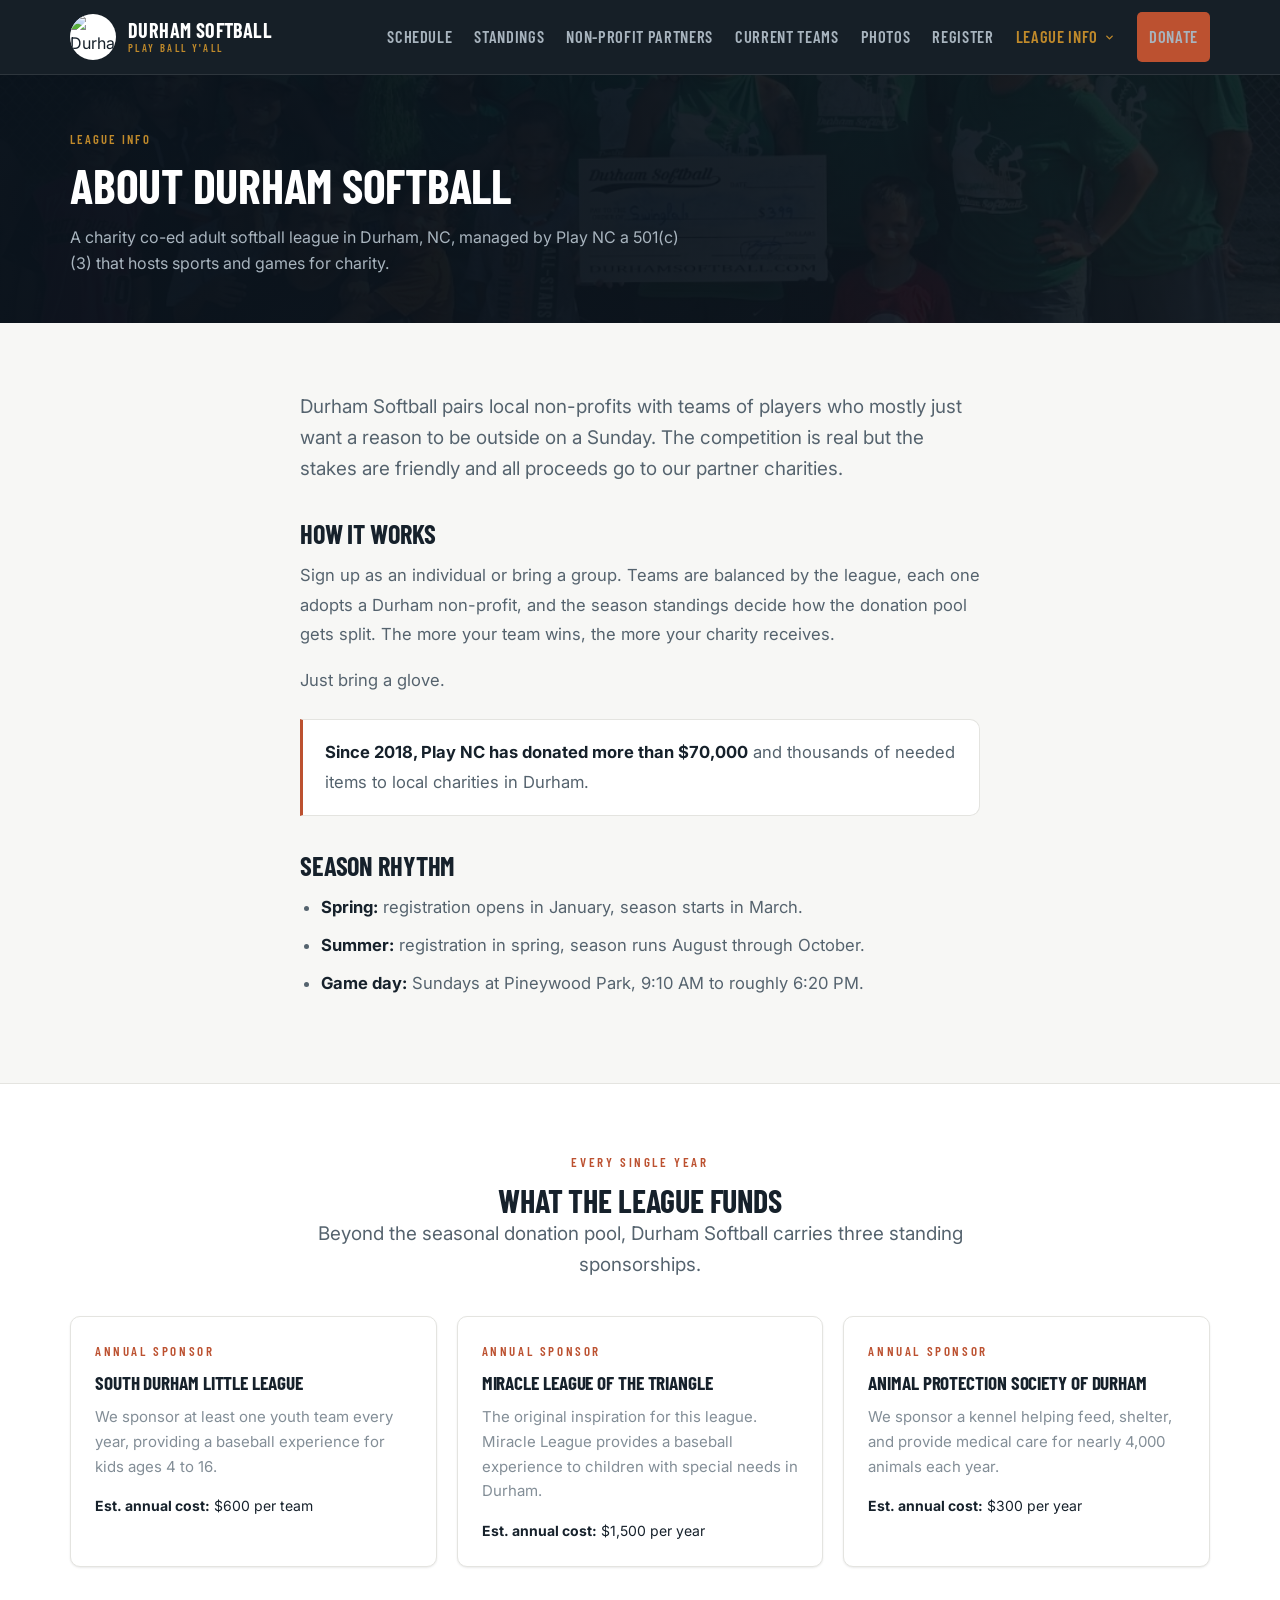
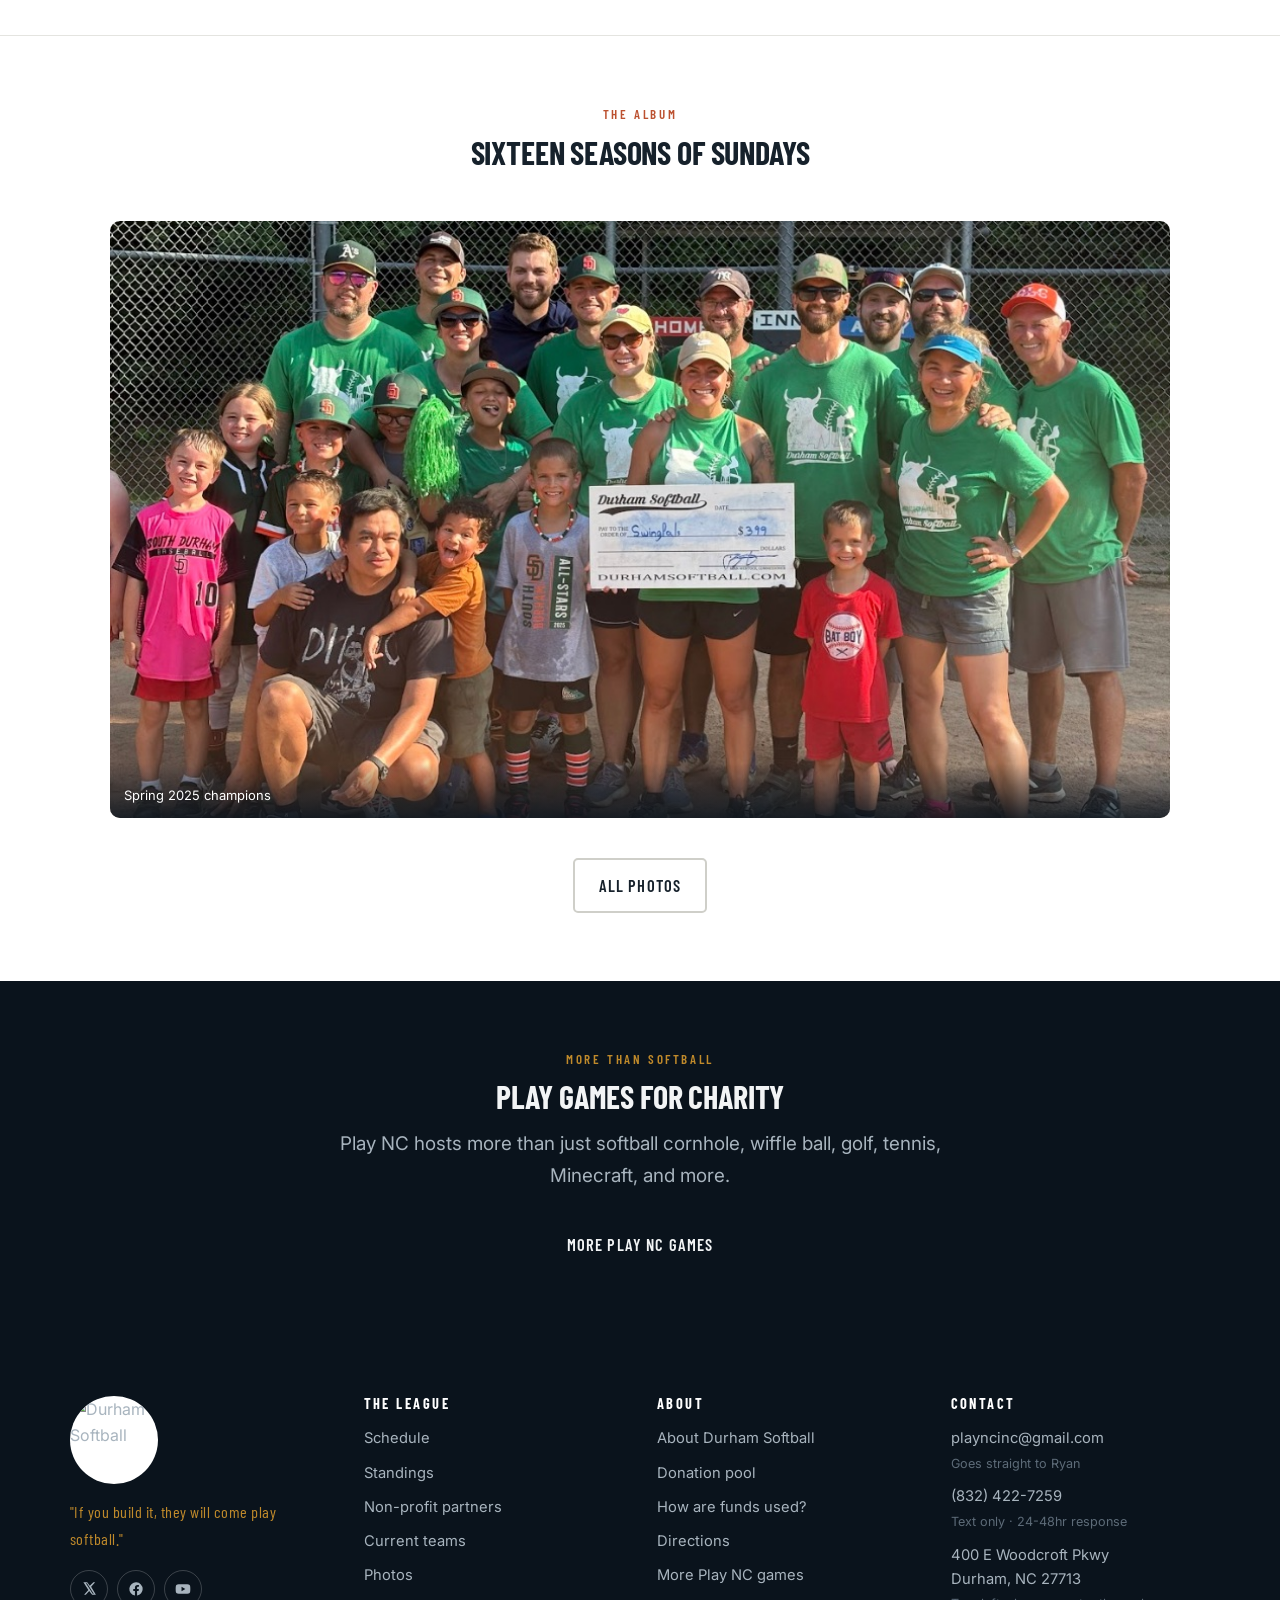
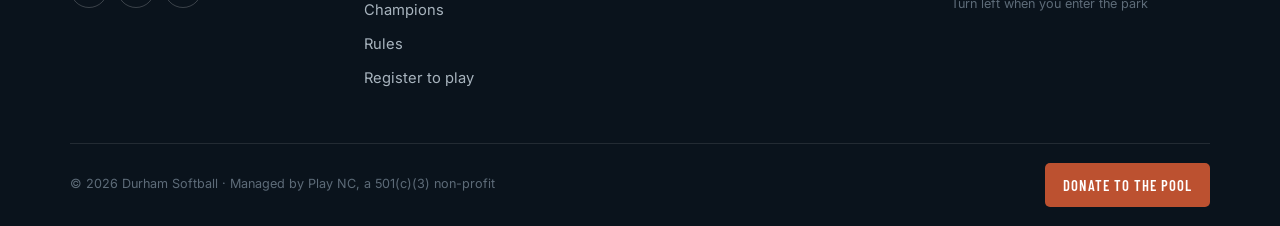
==== commit 0c32e1ed: "Text changes" ====
--- a/about.html
+++ b/about.html
@@ -4,19 +4,19 @@
 <meta charset="utf-8">
 <meta name="viewport" content="width=device-width, initial-scale=1">
 <title>About Us | Durham Softball</title>
-<meta name="description" content="Durham Softball is a charity co-ed adult softball league managed by Play NC, a 501(c)(3) non-profit.">
+<meta name="description" content="Durham Softball is a charity co-ed adult softball league managed by Play NC">
 <link rel="icon" href="assets/logos/DurhamSoftball.jpg">
 <link rel="preconnect" href="https://fonts.googleapis.com">
 <link rel="preconnect" href="https://fonts.gstatic.com" crossorigin>
 <link href="https://fonts.googleapis.com/css2?family=Barlow+Condensed:wght@500;600;700&family=Inter:wght@400;500;600;700&display=swap" rel="stylesheet">
-<link rel="stylesheet" href="assets/css/site.css?v=t509326">
+<link rel="stylesheet" href="assets/css/site.css?v=t510195">
 </head>
 <body>
 <div data-header="about.html"></div>
 <div class="page-head">
   <img class="page-head-bg" src="assets/Photos/2025-Spring-Softball-Champs.jpg" alt="">
   <div class="wrap">
-    <div class="crumb">Since 2010 &middot; 16 Seasons</div>
+    <div class="crumb">League Info</div>
     <h1 class="h-lg">About Durham Softball</h1>
     <p>A charity co-ed adult softball league in Durham, NC, managed by Play NC a 501(c)(3) that hosts sports and games for charity.</p>
   </div>
@@ -125,8 +125,8 @@
   </div>
 </section>
 <div data-footer></div>
-<script src="assets/js/data.js?v=t509326"></script>
-<script src="assets/js/site.js?v=t509326"></script>
+<script src="assets/js/data.js?v=t510195"></script>
+<script src="assets/js/site.js?v=t510195"></script>
 <script>document.getElementById("about-photos").innerHTML=DSUI.photoBand(DS.PHOTOS.slice(0,4),{allowWide:true});</script>
 </body>
 </html>
